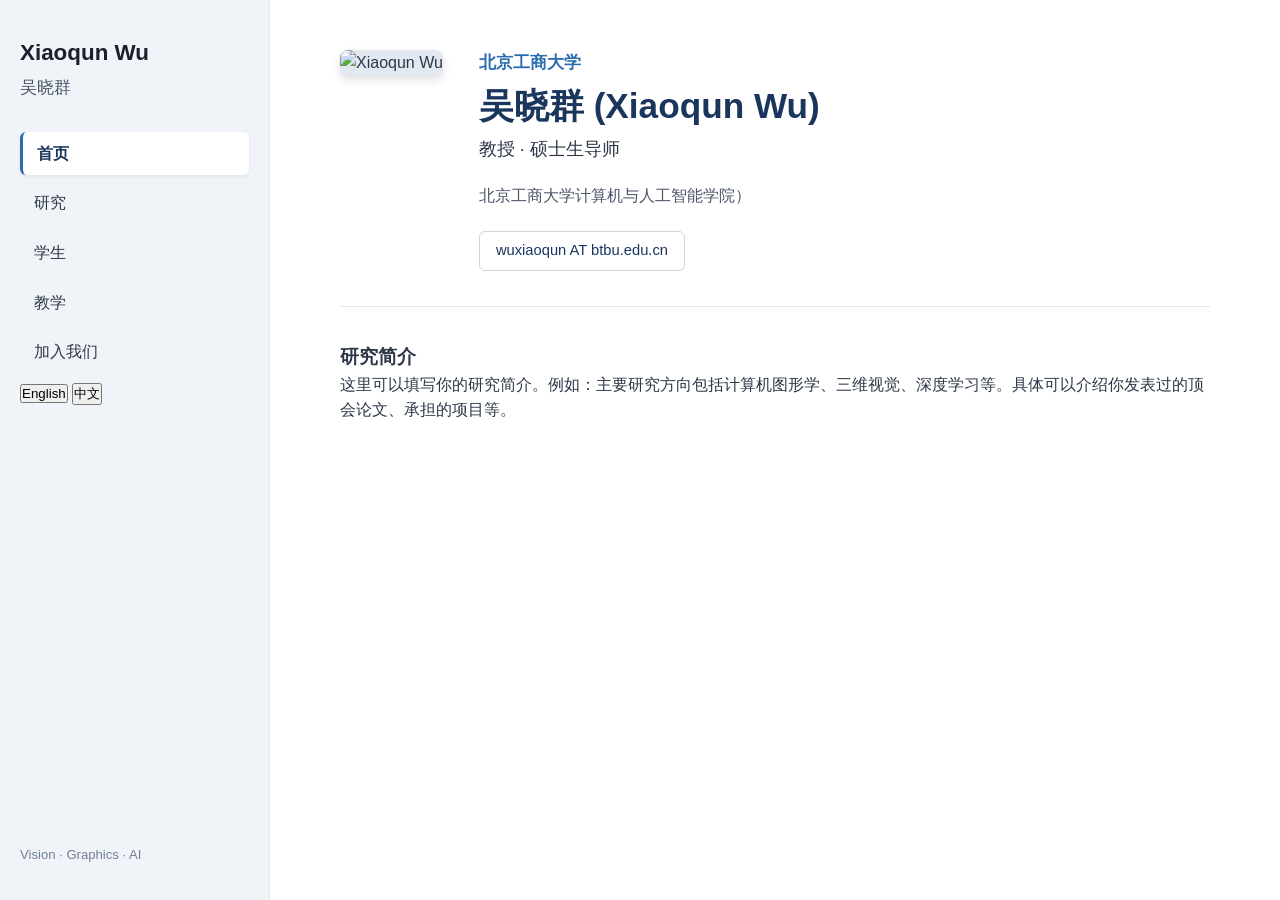
==== index.html @ c8fc6c2f "Add files via upload" ====
<!DOCTYPE html>
<html lang="zh-CN">
<head>
    <meta charset="UTF-8">
    <meta name="viewport" content="width=device-width, initial-scale=1.0">
    <title>吴晓群 (Xiaoqun Wu) - 个人主页</title>
    <link rel="stylesheet" href="style.css">
    <!-- 引入 Font Awesome 图标库 -->
    <link rel="stylesheet" href="https://cdnjs.cloudflare.com/ajax/libs/font-awesome/6.4.0/css/all.min.css">
</head>
<body>

    <!-- 侧边栏 -->
    <aside class="sidebar">
        <div class="profile-info">
            <h2>Xiaoqun Wu</h2>
            <p class="chinese-name">吴晓群</p>
        </div>
        
        <nav class="nav-menu">
            <ul>
                <li><a href="#" class="active">首页</a></li>
                <li><a href="#">研究</a></li>
                <li><a href="#">学生</a></li>
                <li><a href="#">教学</a></li>
                <li><a href="#">加入我们</a></li>
            </ul>
        </nav>

        <div class="language-switch">
            <button class="lang-btn">English</button>
            <button class="lang-btn active">中文</button>
        </div>

        <div class="footer-info">
            <p>Vision · Graphics · AI</p>          
        </div>
    </aside>

    <!-- 主内容区 -->
    <main class="main-content">
        <div class="profile-header">
            <!-- 左侧照片 -->
            <div class="avatar-container">
                <img src="images/avatar.jpg" alt="Xiaoqun Wu" class="avatar">
            </div>

            <!-- 右侧文字信息 -->
            <div class="info-container">
                <p class="affiliation">北京工商大学</p>
                <h1>吴晓群 (Xiaoqun Wu)</h1>
                <h2 class="title">教授 · 硕士生导师</h2>
                
                <div class="details">
                    <p>北京工商大学计算机与人工智能学院）</p>
                    
                </div>

                <div class="contact-links">
                    <a href="mailto:wuxiaoqun@btbu.edu.cn" class="contact-btn">wuxiaoqun AT btbu.edu.cn</a>
                
                </div>
            </div>
        </div>

        <hr class="divider">

        <!-- 研究简介板块 -->
        <section class="research-section">
            <h3>研究简介</h3>
            <p>这里可以填写你的研究简介。例如：主要研究方向包括计算机图形学、三维视觉、深度学习等。具体可以介绍你发表过的顶会论文、承担的项目等。</p>
        </section>
    </main>

</body>
</html>
---- style.css ----
/* ========== 全局重置 ========== */
* {
    margin: 0;
    padding: 0;
    box-sizing: border-box;
}

html {
    scroll-behavior: smooth;
}

body {
    font-family: -apple-system, BlinkMacSystemFont, "Segoe UI", "PingFang SC", "Microsoft YaHei", Roboto, sans-serif;
    color: #2d3748;
    background-color: #fff;
    display: flex;
    min-height: 100vh;
    line-height: 1.6;
}

/* ========== 侧边栏 ========== */
.sidebar {
    width: 270px;
    background-color: #f0f4f8;
    padding: 35px 20px;
    display: flex;
    flex-direction: column;
    position: fixed;
    height: 100vh;
    overflow-y: auto;
    border-right: 1px solid #e1e8ed;
}

.profile-info h2 {
    font-size: 1.4rem;
    color: #1a202c;
    margin-bottom: 4px;
}

.profile-info .chinese-name {
    font-size: 1.05rem;
    color: #4a5568;
    margin-bottom: 30px;
}

.nav-menu ul {
    list-style: none;
}

.nav-menu li {
    margin-bottom: 6px;
}

.nav-menu a {
    text-decoration: none;
    color: #2d3748;
    font-size: 1rem;
    display: block;
    padding: 9px 14px;
    border-radius: 6px;
    transition: all 0.2s;
}

.nav-menu a:hover {
    background-color: #e2e8f0;
}

.nav-menu a.active {
    background-color: #ffffff;
    color: #1a365d;
    font-weight: 600;
    box-shadow: 0 2px 4px rgba(0,0,0,0.06);
    border-left: 3px solid #2b6cb0;
}

.footer-info {
    margin-top: auto;
    font-size: 0.82rem;
    color: #718096;
    line-height: 1.5;
    padding-top: 20px;
}

/* ========== 主内容区 ========== */
.main-content {
    margin-left: 270px;
    flex: 1;
    padding: 50px 70px;
    max-width: 1100px;
}

/* 个人信息头部 */
.profile-header {
    display: flex;
    gap: 36px;
    margin-bottom: 30px;
    align-items: flex-start;
}

.avatar-container {
    flex-shrink: 0;
}

.avatar {
    width: 200px;
    height: 200px;
    border-radius: 8px;
    box-shadow: 0 4px 10px rgba(0,0,0,0.12);
    object-fit: cover;
    background-color: #e2e8f0;
}

.info-container {
    flex: 1;
}

.affiliation {
    color: #2b6cb0;
    font-weight: 600;
    font-size: 1.05rem;
    margin-bottom: 8px;
}

.info-container h1 {
    font-size: 2.2rem;
    color: #1a365d;
    margin-bottom: 8px;
    line-height: 1.2;
}

.info-container .title {
    font-size: 1.1rem;
    color: #2d3748;
    font-weight: 500;
    margin-bottom: 18px;
}

.details {
    font-size: 0.98rem;
    color: #4a5568;
    line-height: 1.9;
    margin-bottom: 20px;
}

.details i {
    color: #2b6cb0;
    width: 20px;
    margin-right: 6px;
}

.contact-links {
    display: flex;
    flex-wrap: wrap;
    gap: 10px;
}

.contact-btn {
    text-decoration: none;
    color: #1a365d;
    background-color: #fff;
    border: 1px solid #cbd5e0;
    padding: 7px 16px;
    border-radius: 6px;
    font-size: 0.92rem;
    font-weight: 500;
    transition: all 0.2s;
}

.contact-btn:hover {
    background-color: #ebf8ff;
    border-color: #2b6cb0;
    color: #2b6cb0;
    box-shadow: 0 2px 5px rgba(43,108,176,0.15);
}

/* 分割线 */
.divider {
    border: 0;
    height: 1px;
    background-color: #e2e8f0;
    margin: 35px 0;
}

/* 通用 section */
.section {
    margin-bottom: 10px;
}

.section h3 {
    font-size: 1.35rem;
    color: #1a365d;
    margin-bottom: 18px;
    display: flex;
    align-items: center;
    gap: 10px;
}

.section h3 i {
    color: #2b6cb0;
    font-size: 1.15rem;
}

.section h4 {
    font-size: 1.05rem;
    color: #2d3748;
    margin: 18px 0 10px;
}

.section p {
    font-size: 0.98rem;
    color: #4a5568;
    line-height: 1.8;
}

/* 时间线 */
.timeline {
    list-style: none;
}

.timeline li {
    display: flex;
    gap: 20px;
    margin-bottom: 18px;
    padding-left: 10px;
    border-left: 2px solid #bee3f8;
    padding-left: 20px;
    position: relative;
}

.timeline li::before {
    content: '';
    position: absolute;
    left: -7px;
    top: 8px;
    width: 12px;
    height: 12px;
    border-radius: 50%;
    background-color: #2b6cb0;
    border: 2px solid #fff;
    box-shadow: 0 0 0 2px #bee3f8;
}

.timeline .date {
    flex-shrink: 0;
    width: 150px;
    font-weight: 600;
    color: #2b6cb0;
    font-size: 0.92rem;
}

.timeline div {
    font-size: 0.95rem;
    color: #4a5568;
    line-height: 1.7;
}

/* 项目列表 */
.project-list {
    list-style: decimal;
    padding-left: 22px;
    margin-bottom: 10px;
}

.project-list li {
    margin-bottom: 14px;
    font-size: 0.95rem;
    color: #4a5568;
    line-height: 1.75;
    padding-left: 4px;
}

.project-list strong {
    color: #1a365d;
}

/* 论文 / 专利列表 */
.pub-list {
    list-style: decimal;
    padding-left: 24px;
}

.pub-list li {
    margin-bottom: 12px;
    font-size: 0.92rem;
    color: #4a5568;
    line-height: 1.7;
    padding-left: 4px;
}

.pub-list strong {
    color: #1a365d;
}

.pub-list em {
    color: #2b6cb0;
    font-style: italic;
}

.note {
    font-size: 0.88rem;
    color: #718096;
    margin-top: 12px;
    font-style: italic;
}

/* 简单列表 */
.simple-list {
    list-style: disc;
    padding-left: 24px;
}

.simple-list li {
    margin-bottom: 8px;
    font-size: 0.95rem;
    color: #4a5568;
    line-height: 1.7;
}

/* ========== 响应式 ========== */
@media (max-width: 900px) {
    body {
        flex-direction: column;
    }

    .sidebar {
        width: 100%;
        height: auto;
        position: relative;
        padding: 20px;
    }

    .profile-info .chinese-name {
        margin-bottom: 15px;
    }

    .nav-menu ul {
        display: flex;
        flex-wrap: wrap;
        gap: 6px;
    }

    .nav-menu li {
        margin-bottom: 0;
    }

    .footer-info {
        margin-top: 15px;
    }

    .main-content {
        margin-left: 0;
        padding: 30px 22px;
    }

    .profile-header {
        flex-direction: column;
        align-items: center;
        text-align: center;
    }

    .info-container h1 {
        font-size: 1.8rem;
    }

    .contact-links {
        justify-content: center;
    }

    .details i {
        width: auto;
    }

    .timeline li {
        flex-direction: column;
        gap: 4px;
    }

    .timeline .date {
        width: auto;
    }
}
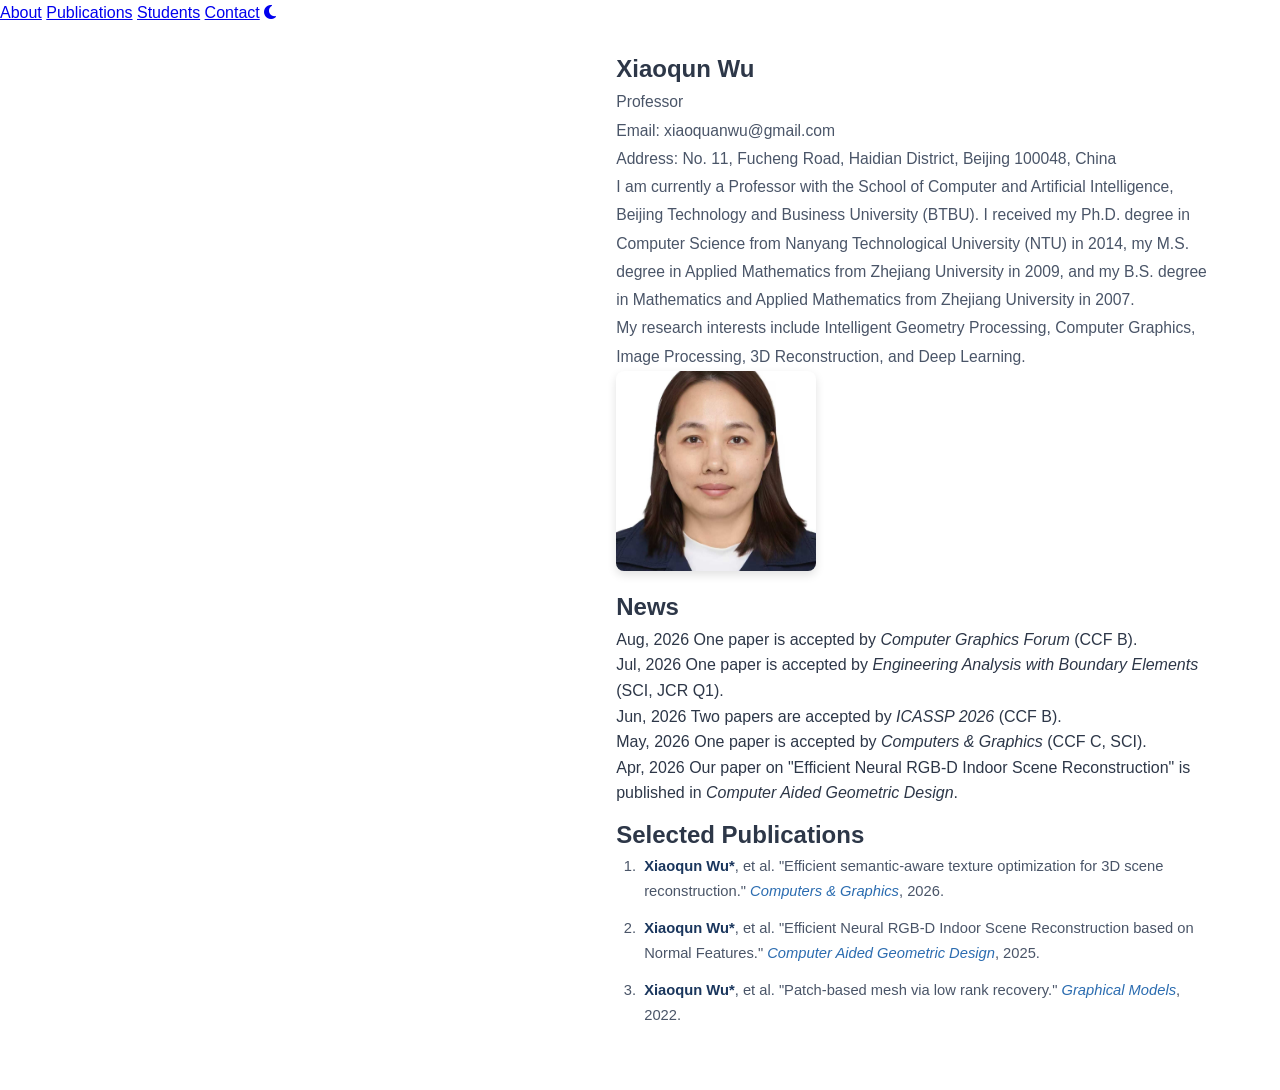
==== commit b96552c8: "Update index.html" ====
--- a/index.html
+++ b/index.html
@@ -1,76 +1,106 @@
 <!DOCTYPE html>
-<html lang="zh-CN">
+<html lang="en">
 <head>
     <meta charset="UTF-8">
     <meta name="viewport" content="width=device-width, initial-scale=1.0">
-    <title>吴晓群 (Xiaoqun Wu) - 个人主页</title>
+    <title>Xiaoqun Wu - Homepage</title>
     <link rel="stylesheet" href="style.css">
     <!-- 引入 Font Awesome 图标库 -->
     <link rel="stylesheet" href="https://cdnjs.cloudflare.com/ajax/libs/font-awesome/6.4.0/css/all.min.css">
+    <!-- 引入 Google 字体，更接近截图风格 -->
+    <link rel="preconnect" href="https://fonts.googleapis.com">
+    <link rel="preconnect" href="https://fonts.gstatic.com" crossorigin>
+    <link href="https://fonts.googleapis.com/css2?family=Inter:wght@300;400;500;600&display=swap" rel="stylesheet">
 </head>
 <body>
 
-    <!-- 侧边栏 -->
-    <aside class="sidebar">
-        <div class="profile-info">
-            <h2>Xiaoqun Wu</h2>
-            <p class="chinese-name">吴晓群</p>
+    <!-- 顶部导航栏 -->
+    <nav class="navbar">
+        <div class="nav-container">
+            <div class="nav-links">
+                <a href="#about" class="active">About</a>
+                <a href="#publications">Publications</a>
+                <a href="#students">Students</a>
+                <a href="#contact">Contact</a>
+                <a href="#" class="theme-toggle"><i class="fas fa-moon"></i></a>
+            </div>
         </div>
-        
-        <nav class="nav-menu">
-            <ul>
-                <li><a href="#" class="active">首页</a></li>
-                <li><a href="#">研究</a></li>
-                <li><a href="#">学生</a></li>
-                <li><a href="#">教学</a></li>
-                <li><a href="#">加入我们</a></li>
-            </ul>
-        </nav>
-
-        <div class="language-switch">
-            <button class="lang-btn">English</button>
-            <button class="lang-btn active">中文</button>
-        </div>
-
-        <div class="footer-info">
-            <p>Vision · Graphics · AI</p>          
-        </div>
-    </aside>
+    </nav>
 
     <!-- 主内容区 -->
     <main class="main-content">
-        <div class="profile-header">
-            <!-- 左侧照片 -->
-            <div class="avatar-container">
+        
+        <!-- About 版块 -->
+        <section id="about" class="section about-section">
+            <div class="about-text">
+                <h1>Xiaoqun Wu</h1>
+                <p class="subtitle">Professor</p>
+                
+                <div class="contact-info">
+                    <p>Email: xiaoquanwu@gmail.com</p>
+                    <p>Address: No. 11, Fucheng Road, Haidian District, Beijing 100048, China</p>
+                </div>
+
+                <div class="bio">
+                    <p>
+                        I am currently a Professor with the School of Computer and Artificial Intelligence, Beijing Technology and Business University (BTBU). I received my Ph.D. degree in Computer Science from Nanyang Technological University (NTU) in 2014, my M.S. degree in Applied Mathematics from Zhejiang University in 2009, and my B.S. degree in Mathematics and Applied Mathematics from Zhejiang University in 2007.
+                    </p>
+                    <p>
+                        My research interests include Intelligent Geometry Processing, Computer Graphics, Image Processing, 3D Reconstruction, and Deep Learning.
+                    </p>
+                </div>
+            </div>
+
+            <!-- 右侧圆形头像 -->
+            <div class="about-image">
                 <img src="images/avatar.jpg" alt="Xiaoqun Wu" class="avatar">
             </div>
+        </section>
 
-            <!-- 右侧文字信息 -->
-            <div class="info-container">
-                <p class="affiliation">北京工商大学</p>
-                <h1>吴晓群 (Xiaoqun Wu)</h1>
-                <h2 class="title">教授 · 硕士生导师</h2>
-                
-                <div class="details">
-                    <p>北京工商大学计算机与人工智能学院）</p>
-                    
+        <!-- News 版块 (仿照截图) -->
+        <section id="news" class="section news-section">
+            <h2>News</h2>
+            <div class="news-list">
+                <div class="news-item">
+                    <span class="date">Aug, 2026</span>
+                    <span class="content">One paper is accepted by <em>Computer Graphics Forum</em> (CCF B).</span>
                 </div>
-
-                <div class="contact-links">
-                    <a href="mailto:wuxiaoqun@btbu.edu.cn" class="contact-btn">wuxiaoqun AT btbu.edu.cn</a>
-                
+                <div class="news-item">
+                    <span class="date">Jul, 2026</span>
+                    <span class="content">One paper is accepted by <em>Engineering Analysis with Boundary Elements</em> (SCI, JCR Q1).</span>
+                </div>
+                <div class="news-item">
+                    <span class="date">Jun, 2026</span>
+                    <span class="content">Two papers are accepted by <em>ICASSP 2026</em> (CCF B).</span>
+                </div>
+                <div class="news-item">
+                    <span class="date">May, 2026</span>
+                    <span class="content">One paper is accepted by <em>Computers & Graphics</em> (CCF C, SCI).</span>
+                </div>
+                <div class="news-item">
+                    <span class="date">Apr, 2026</span>
+                    <span class="content">Our paper on "Efficient Neural RGB-D Indoor Scene Reconstruction" is published in <em>Computer Aided Geometric Design</em>.</span>
                 </div>
             </div>
-        </div>
+        </section>
 
-        <hr class="divider">
+        <!-- Publications 版块 (简略占位，后续可以填全) -->
+        <section id="publications" class="section">
+            <h2>Selected Publications</h2>
+            <ul class="pub-list">
+                <li>
+                    <strong>Xiaoqun Wu*</strong>, et al. "Efficient semantic-aware texture optimization for 3D scene reconstruction." <em>Computers & Graphics</em>, 2026.
+                </li>
+                <li>
+                    <strong>Xiaoqun Wu*</strong>, et al. "Efficient Neural RGB-D Indoor Scene Reconstruction based on Normal Features." <em>Computer Aided Geometric Design</em>, 2025.
+                </li>
+                <li>
+                    <strong>Xiaoqun Wu*</strong>, et al. "Patch-based mesh via low rank recovery." <em>Graphical Models</em>, 2022.
+                </li>
+            </ul>
+        </section>
 
-        <!-- 研究简介板块 -->
-        <section class="research-section">
-            <h3>研究简介</h3>
-            <p>这里可以填写你的研究简介。例如：主要研究方向包括计算机图形学、三维视觉、深度学习等。具体可以介绍你发表过的顶会论文、承担的项目等。</p>
-        </section>
     </main>
 
 </body>
-</html>+</html>
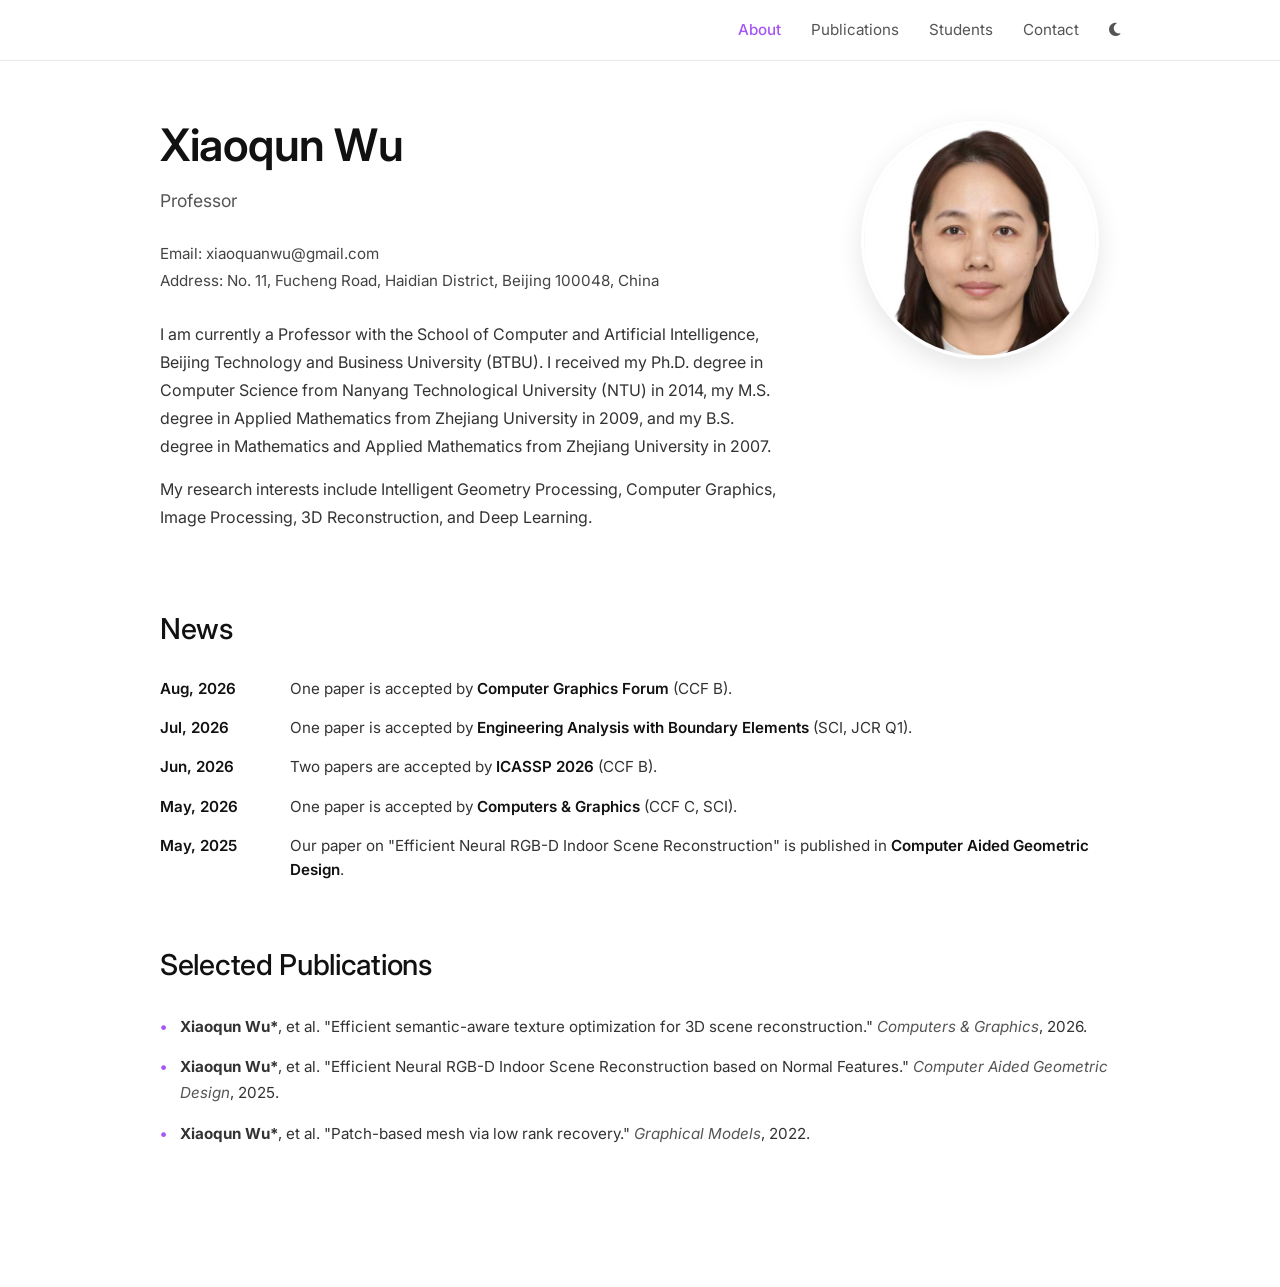
==== commit 11127729: "Add files via upload" ====
--- a/index.html
+++ b/index.html
@@ -78,7 +78,7 @@
                     <span class="content">One paper is accepted by <em>Computers & Graphics</em> (CCF C, SCI).</span>
                 </div>
                 <div class="news-item">
-                    <span class="date">Apr, 2026</span>
+                    <span class="date">May, 2025</span>
                     <span class="content">Our paper on "Efficient Neural RGB-D Indoor Scene Reconstruction" is published in <em>Computer Aided Geometric Design</em>.</span>
                 </div>
             </div>
@@ -103,4 +103,4 @@
     </main>
 
 </body>
-</html>
+</html>
--- a/style.css
+++ b/style.css
@@ -10,372 +10,285 @@
 }
 
 body {
-    font-family: -apple-system, BlinkMacSystemFont, "Segoe UI", "PingFang SC", "Microsoft YaHei", Roboto, sans-serif;
-    color: #2d3748;
-    background-color: #fff;
-    display: flex;
-    min-height: 100vh;
+    font-family: 'Inter', -apple-system, BlinkMacSystemFont, "Segoe UI", Roboto, sans-serif;
+    background-color: #ffffff;
+    color: #1a1a1a;
     line-height: 1.6;
-}
-
-/* ========== 侧边栏 ========== */
-.sidebar {
-    width: 270px;
-    background-color: #f0f4f8;
-    padding: 35px 20px;
-    display: flex;
-    flex-direction: column;
+    padding-top: 60px; /* 留出顶部导航栏高度 */
+}
+
+/* ========== 顶部导航栏 ========== */
+.navbar {
     position: fixed;
-    height: 100vh;
-    overflow-y: auto;
-    border-right: 1px solid #e1e8ed;
-}
-
-.profile-info h2 {
-    font-size: 1.4rem;
-    color: #1a202c;
-    margin-bottom: 4px;
-}
-
-.profile-info .chinese-name {
-    font-size: 1.05rem;
-    color: #4a5568;
-    margin-bottom: 30px;
-}
-
-.nav-menu ul {
-    list-style: none;
-}
-
-.nav-menu li {
-    margin-bottom: 6px;
-}
-
-.nav-menu a {
+    top: 0;
+    left: 0;
+    width: 100%;
+    background-color: rgba(255, 255, 255, 0.95);
+    backdrop-filter: blur(10px);
+    border-bottom: 1px solid #eaeaea;
+    z-index: 1000;
+}
+
+.nav-container {
+    max-width: 1000px;
+    margin: 0 auto;
+    padding: 0 20px;
+    display: flex;
+    justify-content: flex-end;
+    height: 60px;
+    align-items: center;
+}
+
+.nav-links {
+    display: flex;
+    gap: 30px;
+    align-items: center;
+}
+
+.nav-links a {
     text-decoration: none;
-    color: #2d3748;
+    color: #555;
+    font-size: 0.95rem;
+    font-weight: 400;
+    transition: color 0.2s;
+}
+
+.nav-links a:hover {
+    color: #a855f7; /* 截图中的紫色 */
+}
+
+.nav-links a.active {
+    color: #a855f7;
+    font-weight: 500;
+}
+
+.theme-toggle {
+    color: #888;
     font-size: 1rem;
-    display: block;
-    padding: 9px 14px;
-    border-radius: 6px;
-    transition: all 0.2s;
-}
-
-.nav-menu a:hover {
-    background-color: #e2e8f0;
-}
-
-.nav-menu a.active {
-    background-color: #ffffff;
-    color: #1a365d;
-    font-weight: 600;
-    box-shadow: 0 2px 4px rgba(0,0,0,0.06);
-    border-left: 3px solid #2b6cb0;
-}
-
-.footer-info {
-    margin-top: auto;
-    font-size: 0.82rem;
-    color: #718096;
-    line-height: 1.5;
-    padding-top: 20px;
 }
 
 /* ========== 主内容区 ========== */
 .main-content {
-    margin-left: 270px;
+    max-width: 1000px;
+    margin: 0 auto;
+    padding: 40px 20px 80px;
+}
+
+.section {
+    margin-bottom: 60px;
+}
+
+/* ========== About 版块 ========== */
+.about-section {
+    display: flex;
+    justify-content: space-between;
+    align-items: flex-start;
+    gap: 60px;
+}
+
+.about-text {
     flex: 1;
-    padding: 50px 70px;
-    max-width: 1100px;
-}
-
-/* 个人信息头部 */
-.profile-header {
-    display: flex;
-    gap: 36px;
-    margin-bottom: 30px;
-    align-items: flex-start;
-}
-
-.avatar-container {
+    padding-top: 10px;
+}
+
+.about-text h1 {
+    font-size: 2.8rem;
+    font-weight: 600;
+    color: #111;
+    margin-bottom: 5px;
+    letter-spacing: -0.5px;
+}
+
+.subtitle {
+    font-size: 1.1rem;
+    color: #555;
+    margin-bottom: 25px;
+}
+
+.contact-info {
+    font-size: 0.95rem;
+    color: #444;
+    margin-bottom: 25px;
+    line-height: 1.8;
+}
+
+.bio p {
+    font-size: 1rem;
+    color: #333;
+    line-height: 1.75;
+    margin-bottom: 15px;
+}
+
+/* 右侧圆形头像 */
+.about-image {
     flex-shrink: 0;
+    width: 280px;
+    height: 280px;
 }
 
 .avatar {
-    width: 200px;
-    height: 200px;
-    border-radius: 8px;
-    box-shadow: 0 4px 10px rgba(0,0,0,0.12);
+   width: 100%;
+    height: 100%;
+    border-radius: 50%;
     object-fit: cover;
-    background-color: #e2e8f0;
-}
-
-.info-container {
-    flex: 1;
-}
-
-.affiliation {
-    color: #2b6cb0;
-    font-weight: 600;
-    font-size: 1.05rem;
-    margin-bottom: 8px;
-}
-
-.info-container h1 {
-    font-size: 2.2rem;
-    color: #1a365d;
-    margin-bottom: 8px;
-    line-height: 1.2;
-}
-
-.info-container .title {
-    font-size: 1.1rem;
-    color: #2d3748;
+    object-position: center 10%;   /* 往上移，露出更多肩膀 */
+    transform: scale(0.85);        /* 关键：整体缩小到 85% */
+    transform-origin: center;      /* 缩放中心点 */
+    box-shadow: 0 10px 30px rgba(0, 0, 0, 0.1);
+    border: 4px solid #fff;
+    background-color: #eee;
+}
+
+/* ========== News 版块 ========== */
+.news-section h2,
+.section h2 {
+    font-size: 1.8rem;
     font-weight: 500;
-    margin-bottom: 18px;
-}
-
-.details {
-    font-size: 0.98rem;
-    color: #4a5568;
-    line-height: 1.9;
-    margin-bottom: 20px;
-}
-
-.details i {
-    color: #2b6cb0;
-    width: 20px;
-    margin-right: 6px;
-}
-
-.contact-links {
-    display: flex;
-    flex-wrap: wrap;
-    gap: 10px;
-}
-
-.contact-btn {
-    text-decoration: none;
-    color: #1a365d;
-    background-color: #fff;
-    border: 1px solid #cbd5e0;
-    padding: 7px 16px;
-    border-radius: 6px;
-    font-size: 0.92rem;
-    font-weight: 500;
-    transition: all 0.2s;
-}
-
-.contact-btn:hover {
-    background-color: #ebf8ff;
-    border-color: #2b6cb0;
-    color: #2b6cb0;
-    box-shadow: 0 2px 5px rgba(43,108,176,0.15);
-}
-
-/* 分割线 */
-.divider {
-    border: 0;
-    height: 1px;
-    background-color: #e2e8f0;
-    margin: 35px 0;
-}
-
-/* 通用 section */
-.section {
-    margin-bottom: 10px;
-}
-
-.section h3 {
-    font-size: 1.35rem;
-    color: #1a365d;
-    margin-bottom: 18px;
-    display: flex;
-    align-items: center;
-    gap: 10px;
-}
-
-.section h3 i {
-    color: #2b6cb0;
-    font-size: 1.15rem;
-}
-
-.section h4 {
-    font-size: 1.05rem;
-    color: #2d3748;
-    margin: 18px 0 10px;
-}
-
-.section p {
-    font-size: 0.98rem;
-    color: #4a5568;
-    line-height: 1.8;
-}
-
-/* 时间线 */
-.timeline {
+    color: #111;
+    margin-bottom: 25px;
+    letter-spacing: -0.3px;
+}
+
+.news-list {
+    display: flex;
+    flex-direction: column;
+    gap: 15px;
+}
+
+.news-item {
+    display: flex;
+    gap: 30px;
+    font-size: 0.95rem;
+    line-height: 1.6;
+}
+
+.news-item .date {
+    flex-shrink: 0;
+    width: 100px;
+    font-weight: 600;
+    color: #111;
+}
+
+.news-item .content {
+    color: #333;
+}
+
+.news-item .content em {
+    font-style: normal;
+    font-weight: 600;
+    color: #111;
+}
+
+/* ========== Publications 版块 ========== */
+.pub-list {
     list-style: none;
-}
-
-.timeline li {
-    display: flex;
-    gap: 20px;
-    margin-bottom: 18px;
-    padding-left: 10px;
-    border-left: 2px solid #bee3f8;
+    padding: 0;
+}
+
+.pub-list li {
+    font-size: 0.95rem;
+    color: #333;
+    line-height: 1.7;
+    margin-bottom: 15px;
     padding-left: 20px;
     position: relative;
 }
 
-.timeline li::before {
-    content: '';
+.pub-list li::before {
+    content: "•";
     position: absolute;
-    left: -7px;
-    top: 8px;
-    width: 12px;
-    height: 12px;
-    border-radius: 50%;
-    background-color: #2b6cb0;
-    border: 2px solid #fff;
-    box-shadow: 0 0 0 2px #bee3f8;
-}
-
-.timeline .date {
-    flex-shrink: 0;
-    width: 150px;
-    font-weight: 600;
-    color: #2b6cb0;
-    font-size: 0.92rem;
-}
-
-.timeline div {
-    font-size: 0.95rem;
-    color: #4a5568;
-    line-height: 1.7;
-}
-
-/* 项目列表 */
-.project-list {
-    list-style: decimal;
-    padding-left: 22px;
-    margin-bottom: 10px;
-}
-
-.project-list li {
-    margin-bottom: 14px;
-    font-size: 0.95rem;
-    color: #4a5568;
-    line-height: 1.75;
-    padding-left: 4px;
-}
-
-.project-list strong {
-    color: #1a365d;
-}
-
-/* 论文 / 专利列表 */
-.pub-list {
-    list-style: decimal;
-    padding-left: 24px;
-}
-
-.pub-list li {
-    margin-bottom: 12px;
-    font-size: 0.92rem;
-    color: #4a5568;
-    line-height: 1.7;
-    padding-left: 4px;
-}
-
-.pub-list strong {
-    color: #1a365d;
+    left: 0;
+    color: #a855f7;
+    font-weight: bold;
 }
 
 .pub-list em {
-    color: #2b6cb0;
     font-style: italic;
-}
-
-.note {
-    font-size: 0.88rem;
-    color: #718096;
-    margin-top: 12px;
-    font-style: italic;
-}
-
-/* 简单列表 */
-.simple-list {
-    list-style: disc;
-    padding-left: 24px;
-}
-
-.simple-list li {
-    margin-bottom: 8px;
-    font-size: 0.95rem;
-    color: #4a5568;
-    line-height: 1.7;
-}
-
-/* ========== 响应式 ========== */
-@media (max-width: 900px) {
+    color: #555;
+}
+
+.student-list {
+    list-style: none;
+    padding: 0;
+    margin-bottom: 40px;
+}
+
+.student-list li {
+    display: grid;
+    grid-template-columns: 130px 120px 1fr;   /* 姓名列改成 130px */
+    gap: 20px;
+    padding: 12px 0;
+    border-bottom: 1px solid #eee;
+    font-size: 0.95rem;
+    line-height: 1.6;
+    align-items: baseline;
+}
+
+.student-list .name {
+    font-weight: 600;
+    color: #111;
+}
+
+.student-list .year {
+    color: #555;
+    font-variant-numeric: tabular-nums;
+}
+
+.student-list .note {
+    color: #333;
+}
+
+@media (max-width: 600px) {
+    .student-list li {
+        grid-template-columns: 1fr;
+        gap: 4px;
+    }
+}
+/* ========== 响应式设计 (手机端) ========== */
+@media (max-width: 768px) {
     body {
+        padding-top: 50px;
+    }
+
+    .nav-container {
+        height: 50px;
+        justify-content: center;
+    }
+
+    .nav-links {
+        gap: 15px;
+    }
+
+    .nav-links a {
+        font-size: 0.85rem;
+    }
+
+    .about-section {
+        flex-direction: column-reverse; /* 手机上头像在上，文字在下 */
+        align-items: center;
+        gap: 30px;
+        text-align: center;
+    }
+
+    .about-text h1 {
+        font-size: 2.2rem;
+    }
+
+    .about-image {
+        width: 200px;
+        height: 200px;
+    }
+
+    .news-item {
         flex-direction: column;
-    }
-
-    .sidebar {
-        width: 100%;
-        height: auto;
-        position: relative;
-        padding: 20px;
-    }
-
-    .profile-info .chinese-name {
-        margin-bottom: 15px;
-    }
-
-    .nav-menu ul {
-        display: flex;
-        flex-wrap: wrap;
-        gap: 6px;
-    }
-
-    .nav-menu li {
-        margin-bottom: 0;
-    }
-
-    .footer-info {
-        margin-top: 15px;
-    }
-
-    .main-content {
-        margin-left: 0;
-        padding: 30px 22px;
-    }
-
-    .profile-header {
-        flex-direction: column;
-        align-items: center;
-        text-align: center;
-    }
-
-    .info-container h1 {
-        font-size: 1.8rem;
-    }
-
-    .contact-links {
-        justify-content: center;
-    }
-
-    .details i {
+        gap: 5px;
+    }
+
+    .news-item .date {
         width: auto;
     }
 
-    .timeline li {
-        flex-direction: column;
-        gap: 4px;
-    }
-
-    .timeline .date {
-        width: auto;
+    .contact-info {
+        font-size: 0.9rem;
     }
 }
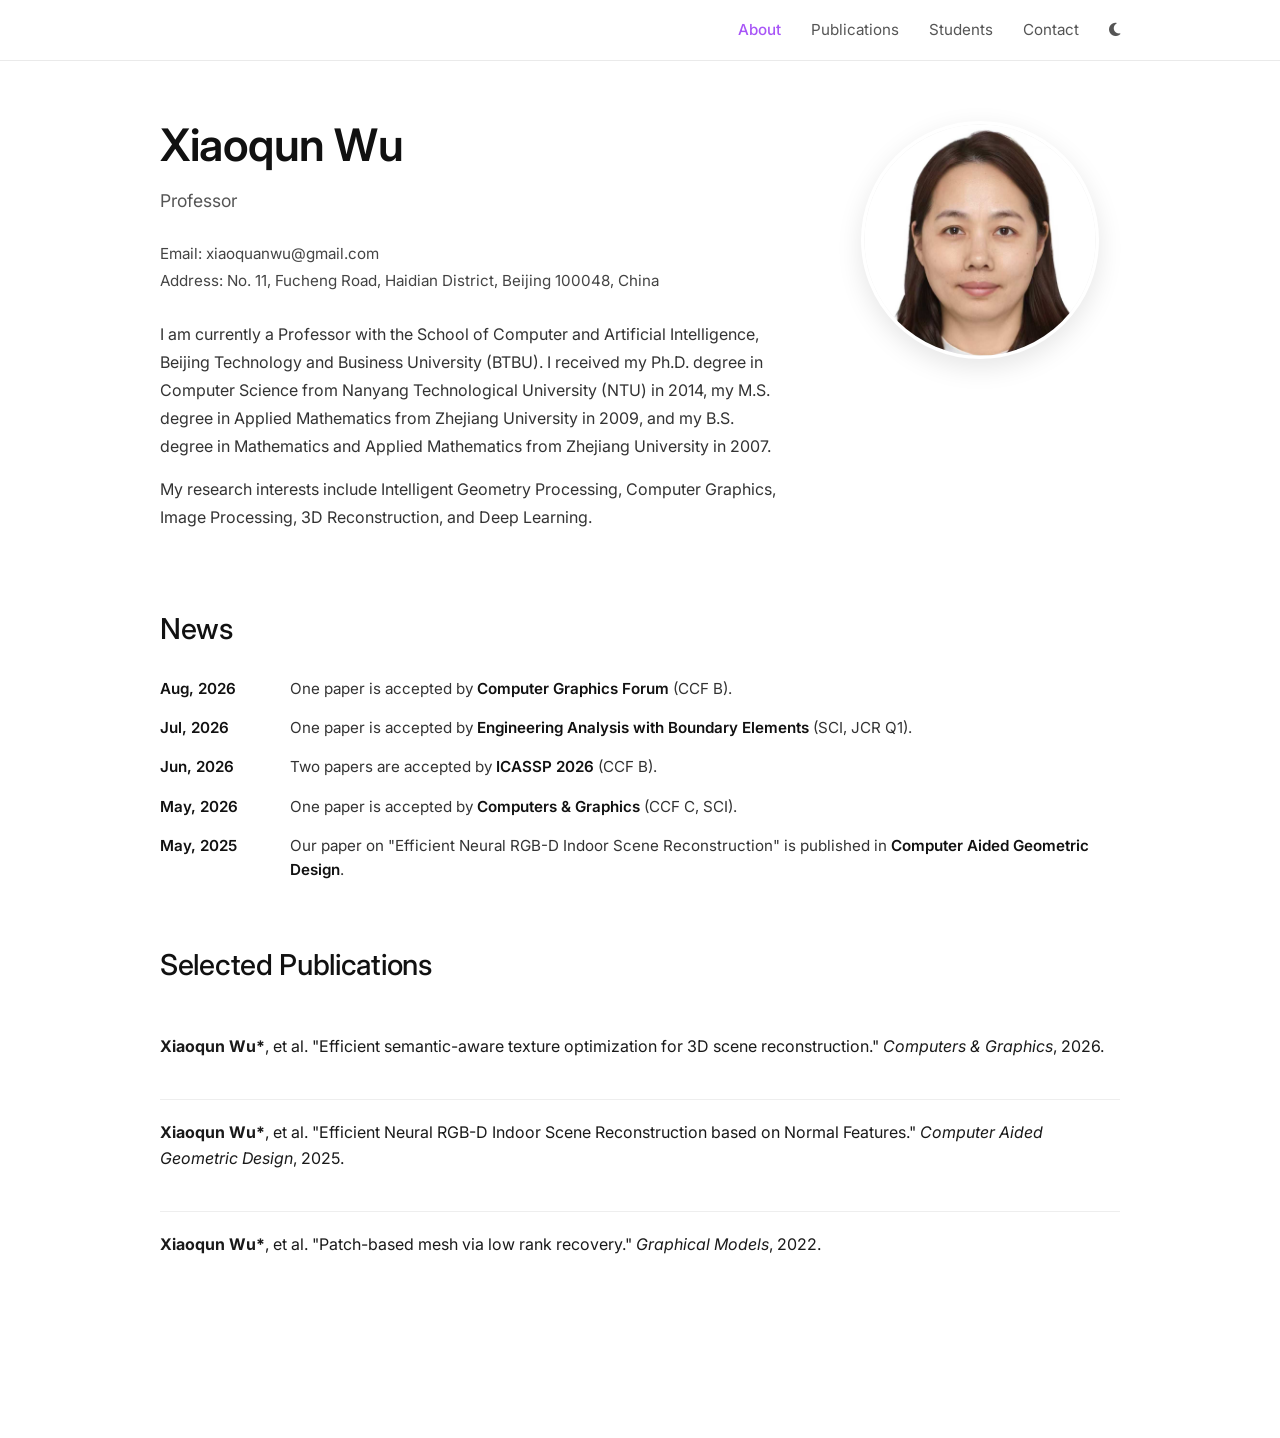
==== commit 1bc6a243: "Add files via upload" ====
--- a/index.html
+++ b/index.html
@@ -19,8 +19,8 @@
         <div class="nav-container">
             <div class="nav-links">
                 <a href="#about" class="active">About</a>
-                <a href="#publications">Publications</a>
-                <a href="#students">Students</a>
+                <a href="publications.html">Publications</a>
+                <a href="students.html">Students</a>
                 <a href="#contact">Contact</a>
                 <a href="#" class="theme-toggle"><i class="fas fa-moon"></i></a>
             </div>
--- a/style.css
+++ b/style.css
@@ -183,30 +183,57 @@
 .pub-list {
     list-style: none;
     padding: 0;
-}
-
-.pub-list li {
-    font-size: 0.95rem;
+    counter-reset: pub-counter;
+    margin-bottom: 20px;
+}
+
+.pub-list > li {
+    padding-top: 20px;
+    padding-bottom: 40px;
+    border-bottom: 1px solid #eee;
+}
+
+.pub-list > li:last-child {
+    border-bottom: none;
+}
+
+.pub-title {
+    font-size: 1rem;
+    font-weight: 700;
+    color: #111;
+    line-height: 1.5;
+    margin-bottom: 6px;
+}
+
+.pub-authors {
+    font-size: 0.95rem;
+    color: #444;
+    line-height: 1.6;
+    margin-bottom: 4px;
+}
+
+.pub-authors strong {
+    font-weight: 700;
+    color: #111;
+}
+
+.pub-venue {
+    font-size: 0.93rem;
+    color: #555;
+    line-height: 1.6;
+}
+
+.pub-venue em {
+    font-style: italic;
     color: #333;
-    line-height: 1.7;
-    margin-bottom: 15px;
-    padding-left: 20px;
-    position: relative;
-}
-
-.pub-list li::before {
-    content: "•";
-    position: absolute;
-    left: 0;
-    color: #a855f7;
-    font-weight: bold;
-}
-
-.pub-list em {
+}
+
+.pub-note {
+    font-size: 0.88rem;
+    color: #888;
     font-style: italic;
-    color: #555;
-}
-
+    margin-top: 10px;
+}
 .student-list {
     list-style: none;
     padding: 0;
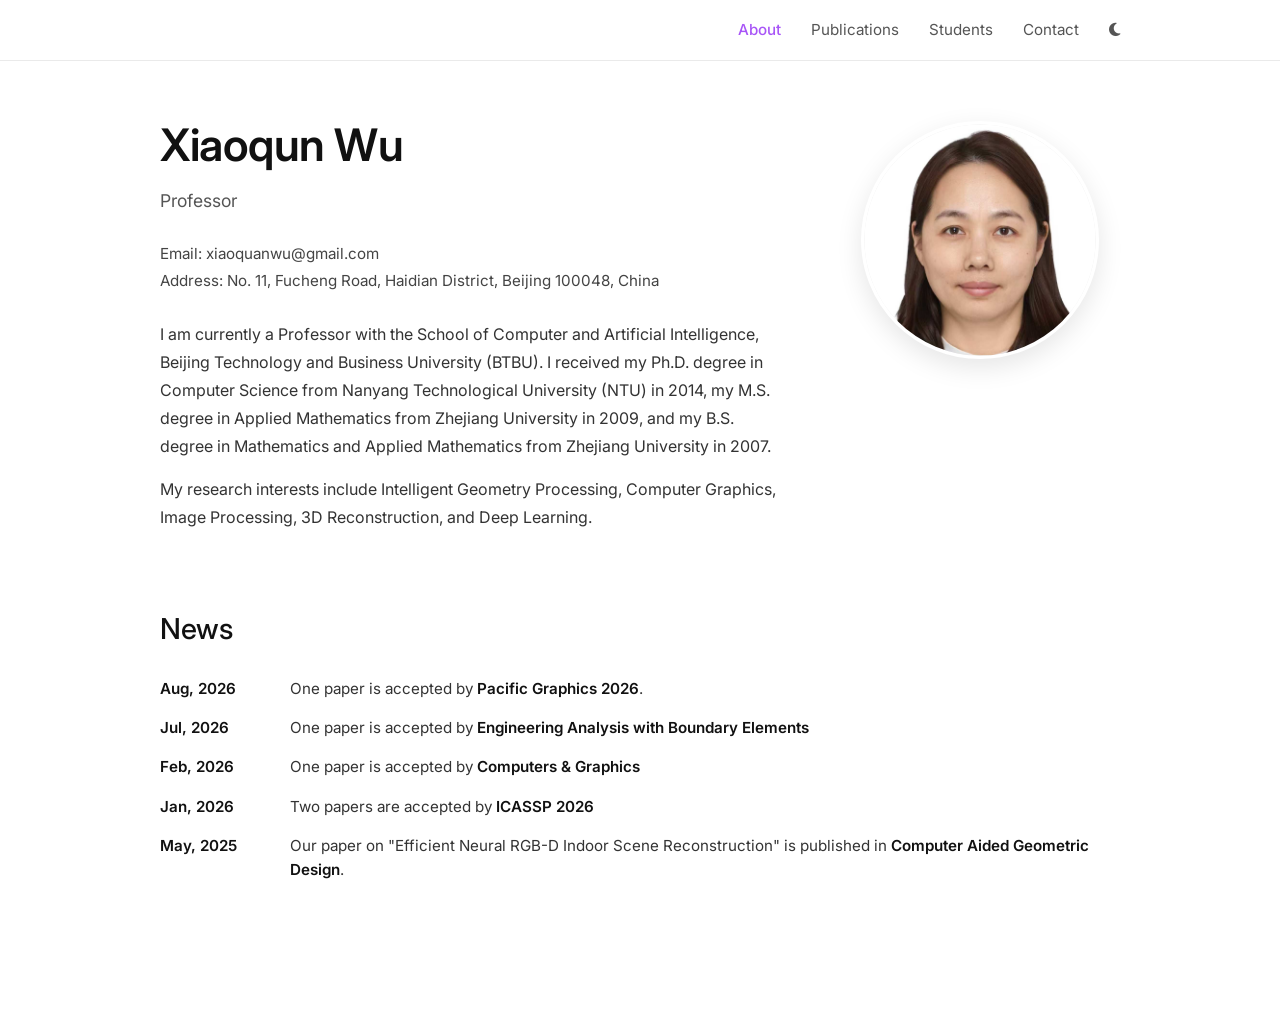
==== commit 7021eb4d: "Add files via upload" ====
--- a/index.html
+++ b/index.html
@@ -63,20 +63,21 @@
             <div class="news-list">
                 <div class="news-item">
                     <span class="date">Aug, 2026</span>
-                    <span class="content">One paper is accepted by <em>Computer Graphics Forum</em> (CCF B).</span>
+                    <span class="content">One paper is accepted by <em>Pacific Graphics 2026</em>.</span>
                 </div>
                 <div class="news-item">
                     <span class="date">Jul, 2026</span>
-                    <span class="content">One paper is accepted by <em>Engineering Analysis with Boundary Elements</em> (SCI, JCR Q1).</span>
+                    <span class="content">One paper is accepted by <em>Engineering Analysis with Boundary Elements</em> </span>
+                </div>
+                 <div class="news-item">
+                    <span class="date">Feb, 2026</span>
+                    <span class="content">One paper is accepted by <em>Computers & Graphics</em></span>
                 </div>
                 <div class="news-item">
-                    <span class="date">Jun, 2026</span>
-                    <span class="content">Two papers are accepted by <em>ICASSP 2026</em> (CCF B).</span>
+                    <span class="date">Jan, 2026</span>
+                    <span class="content">Two papers are accepted by <em>ICASSP 2026</em></span>
                 </div>
-                <div class="news-item">
-                    <span class="date">May, 2026</span>
-                    <span class="content">One paper is accepted by <em>Computers & Graphics</em> (CCF C, SCI).</span>
-                </div>
+          
                 <div class="news-item">
                     <span class="date">May, 2025</span>
                     <span class="content">Our paper on "Efficient Neural RGB-D Indoor Scene Reconstruction" is published in <em>Computer Aided Geometric Design</em>.</span>
@@ -84,21 +85,7 @@
             </div>
         </section>
 
-        <!-- Publications 版块 (简略占位，后续可以填全) -->
-        <section id="publications" class="section">
-            <h2>Selected Publications</h2>
-            <ul class="pub-list">
-                <li>
-                    <strong>Xiaoqun Wu*</strong>, et al. "Efficient semantic-aware texture optimization for 3D scene reconstruction." <em>Computers & Graphics</em>, 2026.
-                </li>
-                <li>
-                    <strong>Xiaoqun Wu*</strong>, et al. "Efficient Neural RGB-D Indoor Scene Reconstruction based on Normal Features." <em>Computer Aided Geometric Design</em>, 2025.
-                </li>
-                <li>
-                    <strong>Xiaoqun Wu*</strong>, et al. "Patch-based mesh via low rank recovery." <em>Graphical Models</em>, 2022.
-                </li>
-            </ul>
-        </section>
+        
 
     </main>
 
